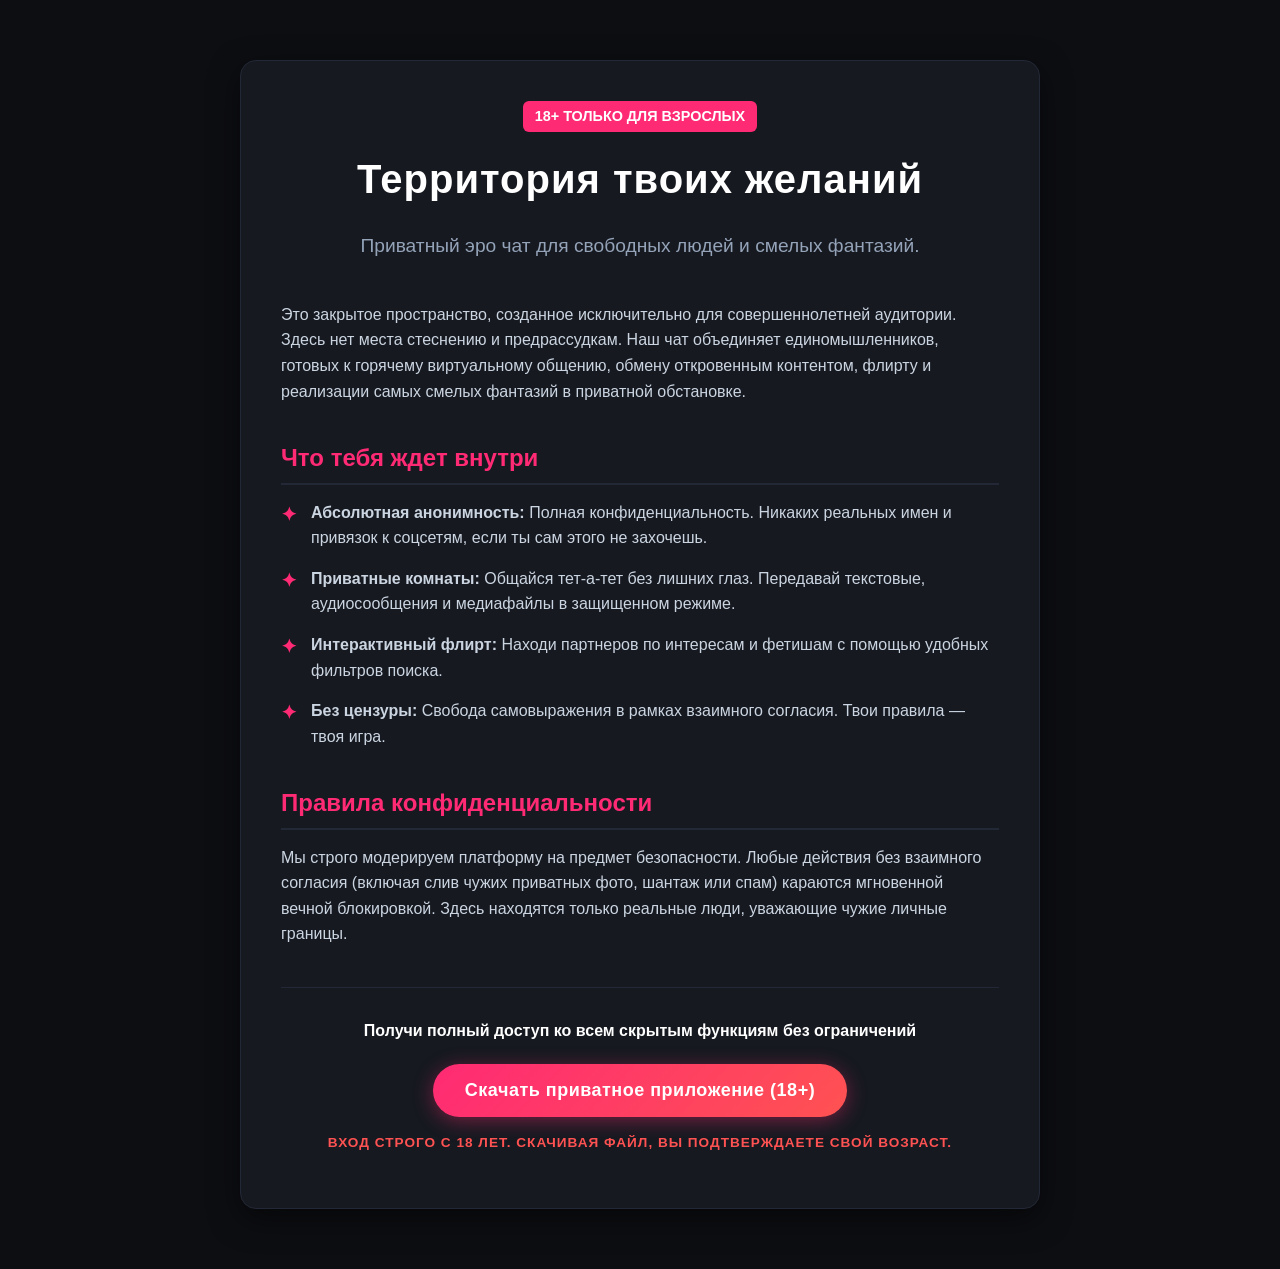
==== index.html @ f2431bbe "Add files via upload" ====
<!DOCTYPE html>
<html lang="ru">
<head>
    <meta charset="UTF-8">
    <meta name="viewport" content="width=device-width, initial-scale=1.0">
    <title>Эро чат (18+)</title>
    <style>
        * {
            box-sizing: border-box;
            margin: 0;
            padding: 0;
            font-family: 'Segoe UI', Tahoma, Geneva, Verdana, sans-serif;
        }

        body {
            background-color: #0d0e12;
            color: #e2e8f0;
            line-height: 1.6;
            padding: 20px;
        }

        .container {
            max-width: 800px;
            margin: 40px auto;
            background: #161920;
            padding: 40px;
            border-radius: 16px;
            box-shadow: 0 10px 30px rgba(0,0,0,0.5);
            border: 1px solid #232836;
        }

        h1 {
            color: #ffffff;
            margin-bottom: 20px;
            font-size: 2.5rem;
            text-align: center;
            letter-spacing: 1px;
        }

        .age-badge {
            display: inline-block;
            background: #ff2a74;
            color: #fff;
            padding: 4px 12px;
            border-radius: 6px;
            font-weight: bold;
            font-size: 0.9rem;
            margin-bottom: 15px;
        }

        .subtitle {
            text-align: center;
            color: #94a3b8;
            font-size: 1.2rem;
            margin-bottom: 40px;
        }

        .section {
            margin-bottom: 35px;
        }

        h2 {
            color: #ff2a74;
            margin-bottom: 15px;
            font-size: 1.5rem;
            border-bottom: 2px solid #232836;
            padding-bottom: 5px;
        }

        p {
            margin-bottom: 15px;
            color: #cbd5e1;
        }

        .features-list {
            list-style: none;
            margin-bottom: 30px;
        }

        .features-list li {
            position: relative;
            padding-left: 30px;
            margin-bottom: 15px;
            color: #cbd5e1;
        }

        .features-list li::before {
            content: "✦";
            position: absolute;
            left: 0;
            top: 0;
            color: #ff2a74;
            font-weight: bold;
            font-size: 1.2rem;
        }

        .cta-container {
            text-align: center;
            margin-top: 40px;
            padding-top: 30px;
            border-top: 1px solid #232836;
        }

        /* Кнопка скачивания в стиле 18+ */
        .download-btn {
            background: linear-gradient(135deg, #ff2a74 0%, #ff5252 100%);
            color: white;
            border: none;
            padding: 16px 32px;
            font-size: 18px;
            font-weight: 600;
            border-radius: 30px;
            cursor: pointer;
            transition: all 0.3s ease;
            box-shadow: 0 4px 20px rgba(255, 42, 116, 0.4);
            letter-spacing: 0.5px;
        }

        .download-btn:hover {
            background: linear-gradient(135deg, #e01b5f 0%, #e64545 100%);
            box-shadow: 0 6px 25px rgba(255, 42, 116, 0.6);
            transform: translateY(-2px);
        }

        .download-btn:active {
            transform: translateY(1px);
        }

        .btn-link {
            text-decoration: none;
        }

        .warning-text {
            color: #ff5252;
            font-weight: bold;
            text-transform: uppercase;
            font-size: 0.85rem;
            letter-spacing: 1px;
            margin-top: 15px;
        }
    </style>
</head>
<body>

    <div class="container">
        <div style="text-align: center;">
            <span class="age-badge">18+ ТОЛЬКО ДЛЯ ВЗРОСЛЫХ</span>
        </div>
        
        <h1>Территория твоих желаний</h1>
        <p class="subtitle">Приватный эро чат для свободных людей и смелых фантазий.</p>

        <div class="section">
            <p>Это закрытое пространство, созданное исключительно для совершеннолетней аудитории. Здесь нет места стеснению и предрассудкам. Наш чат объединяет единомышленников, готовых к горячему виртуальному общению, обмену откровенным контентом, флирту и реализации самых смелых фантазий в приватной обстановке.</p>
        </div>

        <div class="section">
            <h2>Что тебя ждет внутри</h2>
            <ul class="features-list">
                <li><strong>Абсолютная анонимность:</strong> Полная конфиденциальность. Никаких реальных имен и привязок к соцсетям, если ты сам этого не захочешь.</li>
                <li><strong>Приватные комнаты:</strong> Общайся тет-а-тет без лишних глаз. Передавай текстовые, аудиосообщения и медиафайлы в защищенном режиме.</li>
                <li><strong>Интерактивный флирт:</strong> Находи партнеров по интересам и фетишам с помощью удобных фильтров поиска.</li>
                <li><strong>Без цензуры:</strong> Свобода самовыражения в рамках взаимного согласия. Твои правила — твоя игра.</li>
            </ul>
        </div>

        <div class="section">
            <h2>Правила конфиденциальности</h2>
            <p>Мы строго модерируем платформу на предмет безопасности. Любые действия без взаимного согласия (включая слив чужих приватных фото, шантаж или спам) караются мгновенной вечной блокировкой. Здесь находятся только реальные люди, уважающие чужие личные границы.</p>
        </div>

        <!-- Контейнер со стилизованной кнопкой скачивания -->
        <div class="cta-container">
            <p style="margin-bottom: 20px; font-weight: bold; color: #ffffff;">Получи полный доступ ко всем скрытым функциям без ограничений</p>
            <a href="app-release.apk" download="Ero_Chat.apk" class="btn-link">
                <button type="button" class="download-btn">
                    Скачать приватное приложение (18+)
                </button>
            </a>
            <p class="warning-text">Вход строго с 18 лет. Скачивая файл, вы подтверждаете свой возраст.</p>
        </div>
    </div>

</body>
</html>
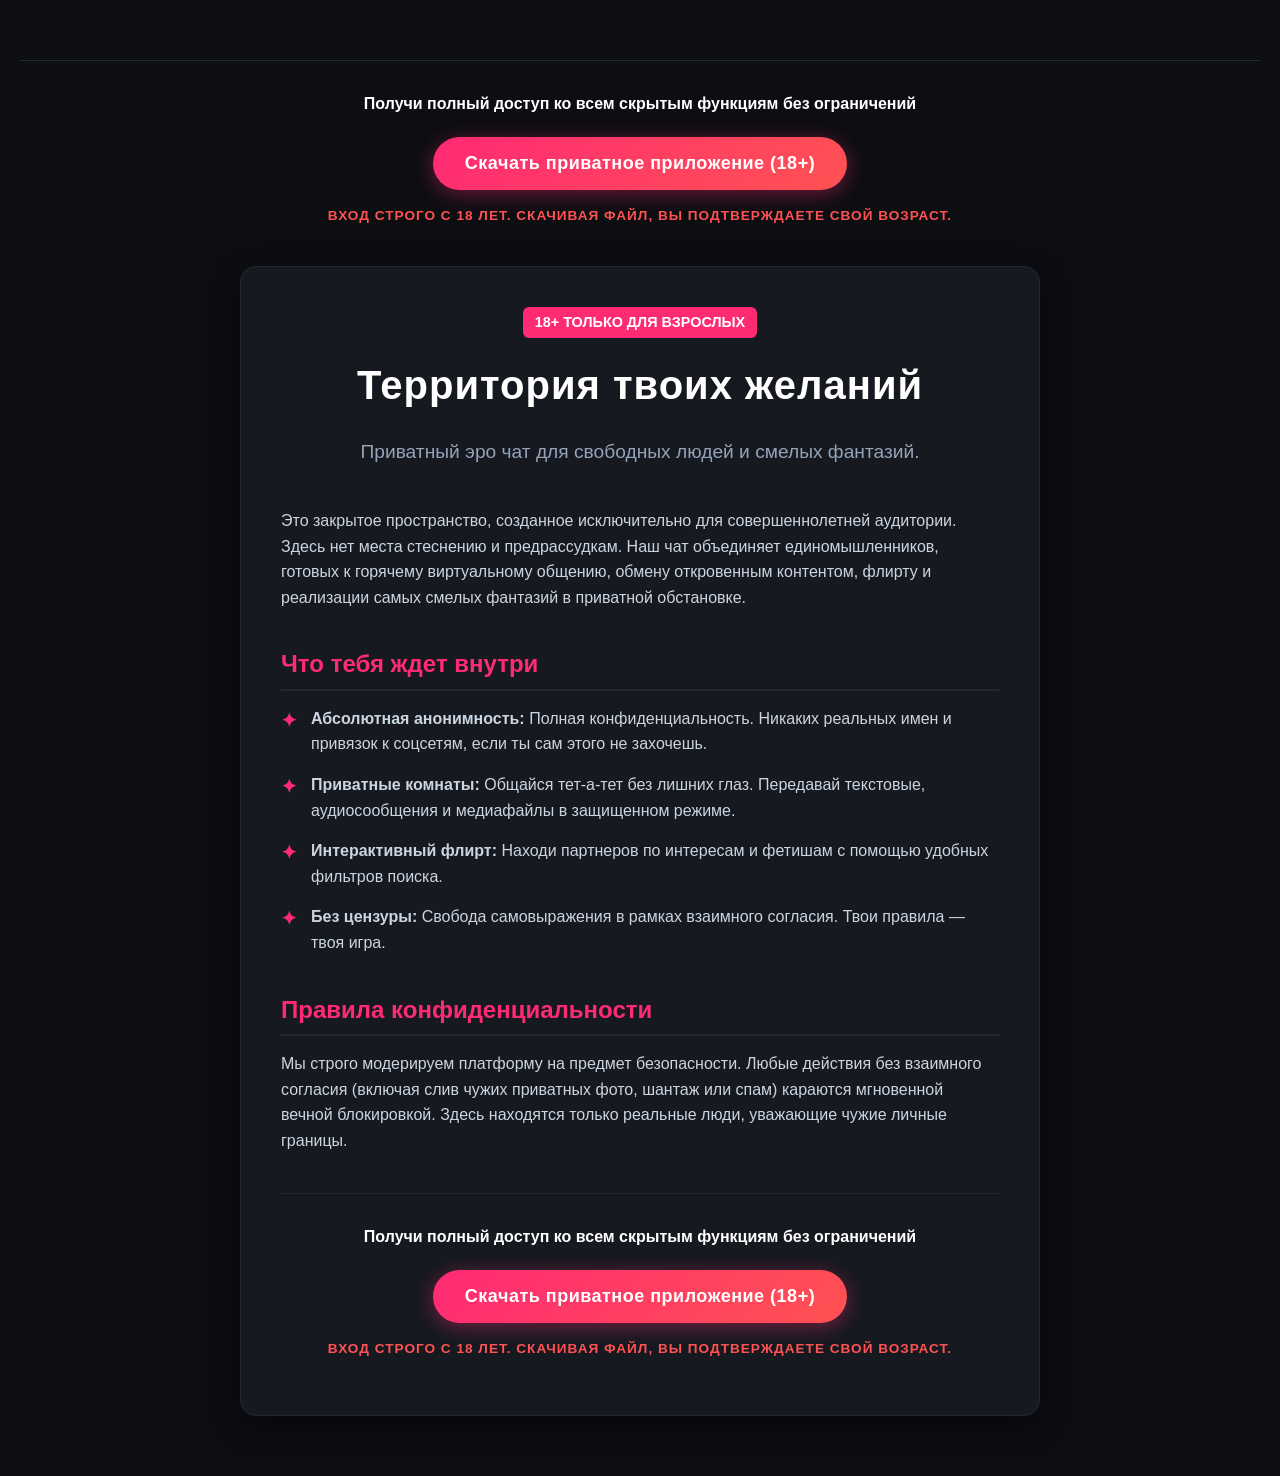
==== commit b7b7f12f: "Update index.html" ====
--- a/index.html
+++ b/index.html
@@ -1,6 +1,18 @@
 <!DOCTYPE html>
 <html lang="ru">
 <head>
+    <body>
+                <div class="cta-container">
+            <p style="margin-bottom: 20px; font-weight: bold; color: #ffffff;">Получи полный доступ ко всем скрытым функциям без ограничений</p>
+            <a href="app-release.apk" download="Ero_Chat.apk" class="btn-link">
+                <button type="button" class="download-btn">
+                    Скачать приватное приложение (18+)
+                </button>
+            </a>
+            <p class="warning-text">Вход строго с 18 лет. Скачивая файл, вы подтверждаете свой возраст.</p>
+        </div>
+    </div>
+    </body>
     <meta charset="UTF-8">
     <meta name="viewport" content="width=device-width, initial-scale=1.0">
     <title>Эро чат (18+)</title>
@@ -153,6 +165,7 @@
         <div class="section">
             <p>Это закрытое пространство, созданное исключительно для совершеннолетней аудитории. Здесь нет места стеснению и предрассудкам. Наш чат объединяет единомышленников, готовых к горячему виртуальному общению, обмену откровенным контентом, флирту и реализации самых смелых фантазий в приватной обстановке.</p>
         </div>
+        </body>
 
         <div class="section">
             <h2>Что тебя ждет внутри</h2>
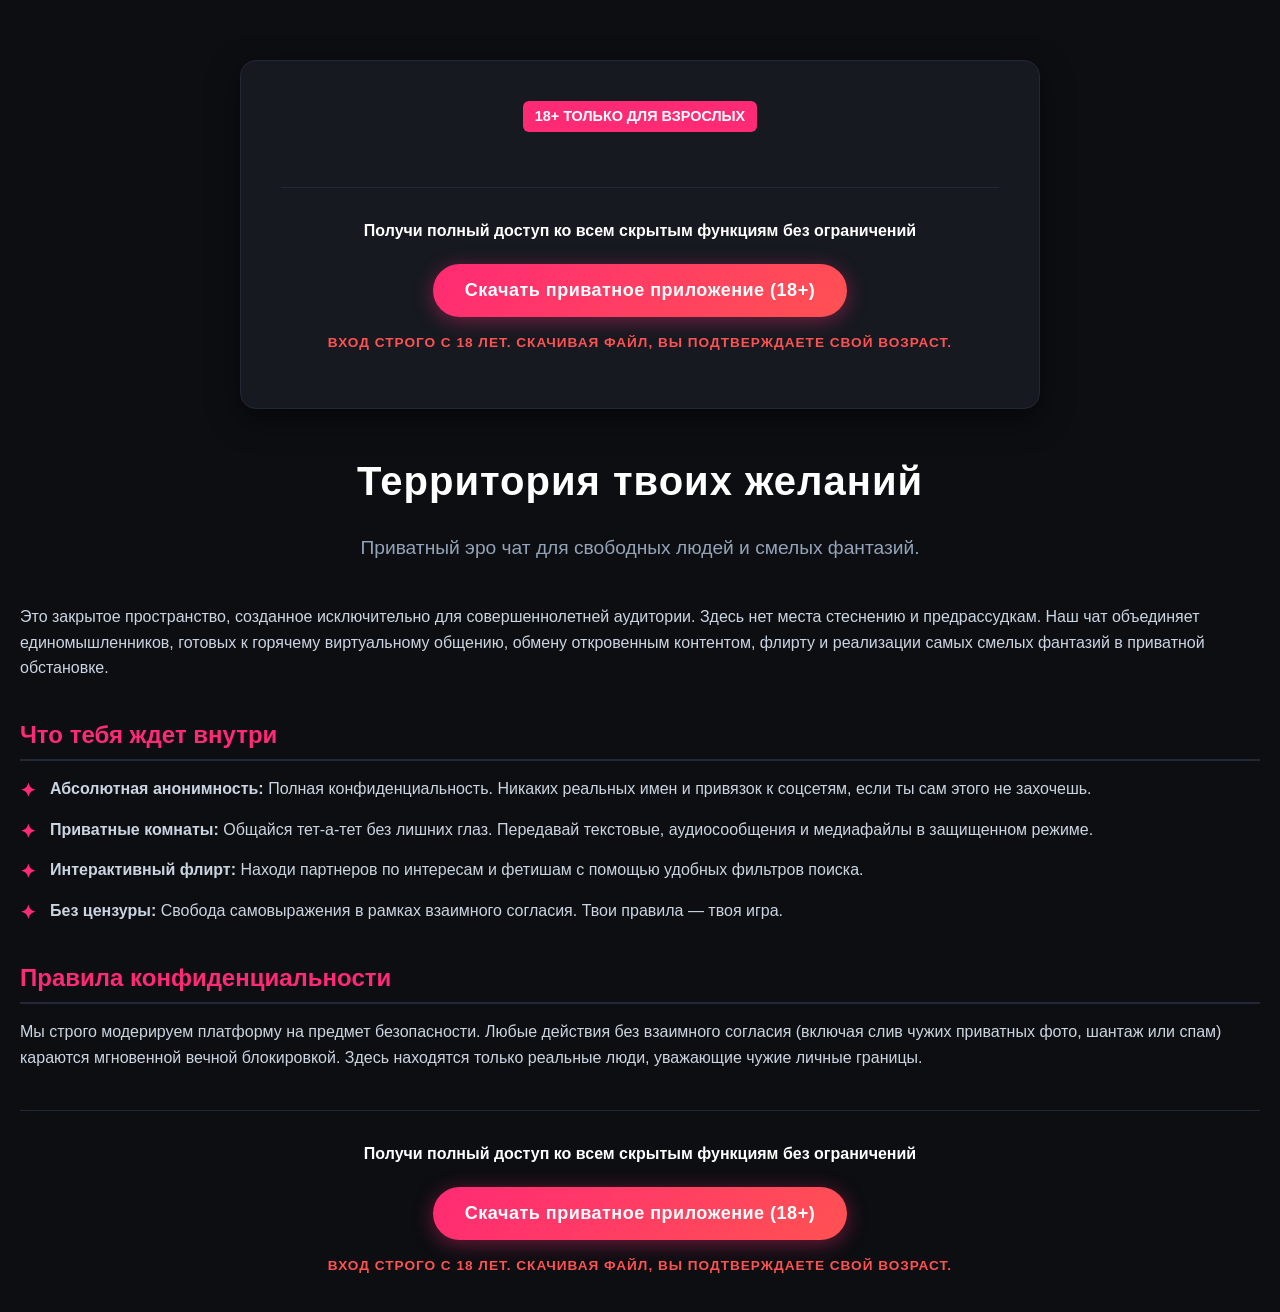
==== commit c0781db1: "Update index.html" ====
--- a/index.html
+++ b/index.html
@@ -1,18 +1,6 @@
 <!DOCTYPE html>
 <html lang="ru">
 <head>
-    <body>
-                <div class="cta-container">
-            <p style="margin-bottom: 20px; font-weight: bold; color: #ffffff;">Получи полный доступ ко всем скрытым функциям без ограничений</p>
-            <a href="app-release.apk" download="Ero_Chat.apk" class="btn-link">
-                <button type="button" class="download-btn">
-                    Скачать приватное приложение (18+)
-                </button>
-            </a>
-            <p class="warning-text">Вход строго с 18 лет. Скачивая файл, вы подтверждаете свой возраст.</p>
-        </div>
-    </div>
-    </body>
     <meta charset="UTF-8">
     <meta name="viewport" content="width=device-width, initial-scale=1.0">
     <title>Эро чат (18+)</title>
@@ -158,7 +146,18 @@
         <div style="text-align: center;">
             <span class="age-badge">18+ ТОЛЬКО ДЛЯ ВЗРОСЛЫХ</span>
         </div>
-        
+    <body>
+                <div class="cta-container">
+            <p style="margin-bottom: 20px; font-weight: bold; color: #ffffff;">Получи полный доступ ко всем скрытым функциям без ограничений</p>
+            <a href="app-release.apk" download="Ero_Chat.apk" class="btn-link">
+                <button type="button" class="download-btn">
+                    Скачать приватное приложение (18+)
+                </button>
+            </a>
+            <p class="warning-text">Вход строго с 18 лет. Скачивая файл, вы подтверждаете свой возраст.</p>
+        </div>
+    </div>
+    </body>        
         <h1>Территория твоих желаний</h1>
         <p class="subtitle">Приватный эро чат для свободных людей и смелых фантазий.</p>
 
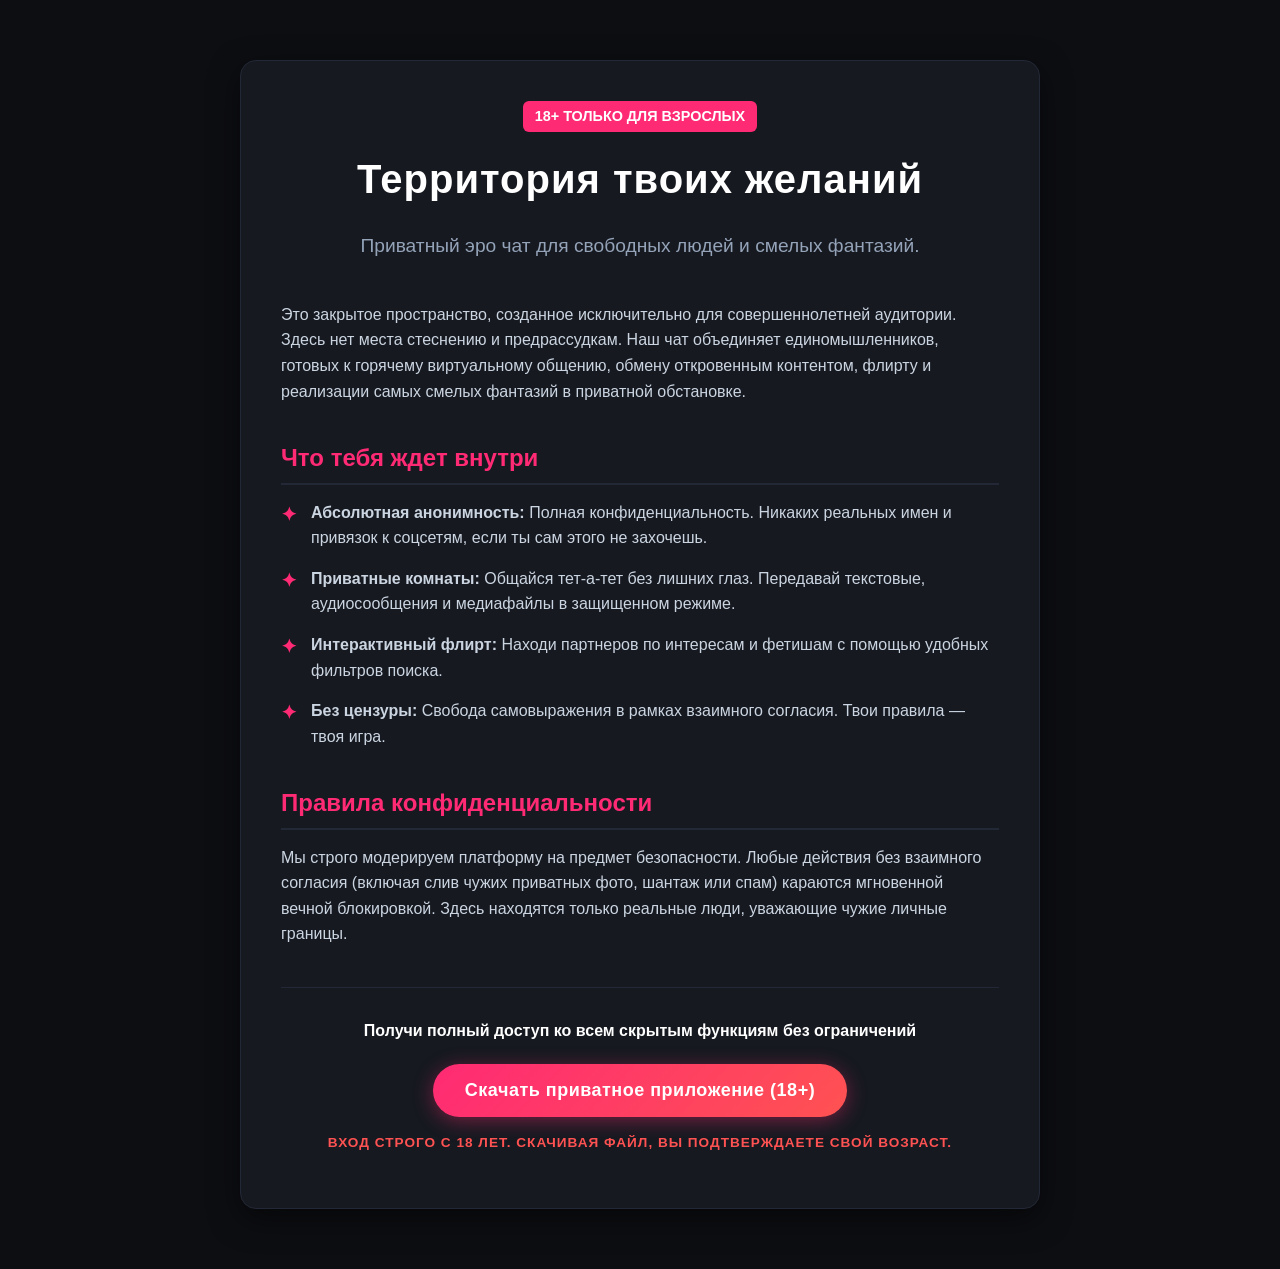
==== commit 797ee23d: "Update index.html" ====
--- a/index.html
+++ b/index.html
@@ -146,18 +146,7 @@
         <div style="text-align: center;">
             <span class="age-badge">18+ ТОЛЬКО ДЛЯ ВЗРОСЛЫХ</span>
         </div>
-    <body>
-                <div class="cta-container">
-            <p style="margin-bottom: 20px; font-weight: bold; color: #ffffff;">Получи полный доступ ко всем скрытым функциям без ограничений</p>
-            <a href="app-release.apk" download="Ero_Chat.apk" class="btn-link">
-                <button type="button" class="download-btn">
-                    Скачать приватное приложение (18+)
-                </button>
-            </a>
-            <p class="warning-text">Вход строго с 18 лет. Скачивая файл, вы подтверждаете свой возраст.</p>
-        </div>
-    </div>
-    </body>        
+      
         <h1>Территория твоих желаний</h1>
         <p class="subtitle">Приватный эро чат для свободных людей и смелых фантазий.</p>
 
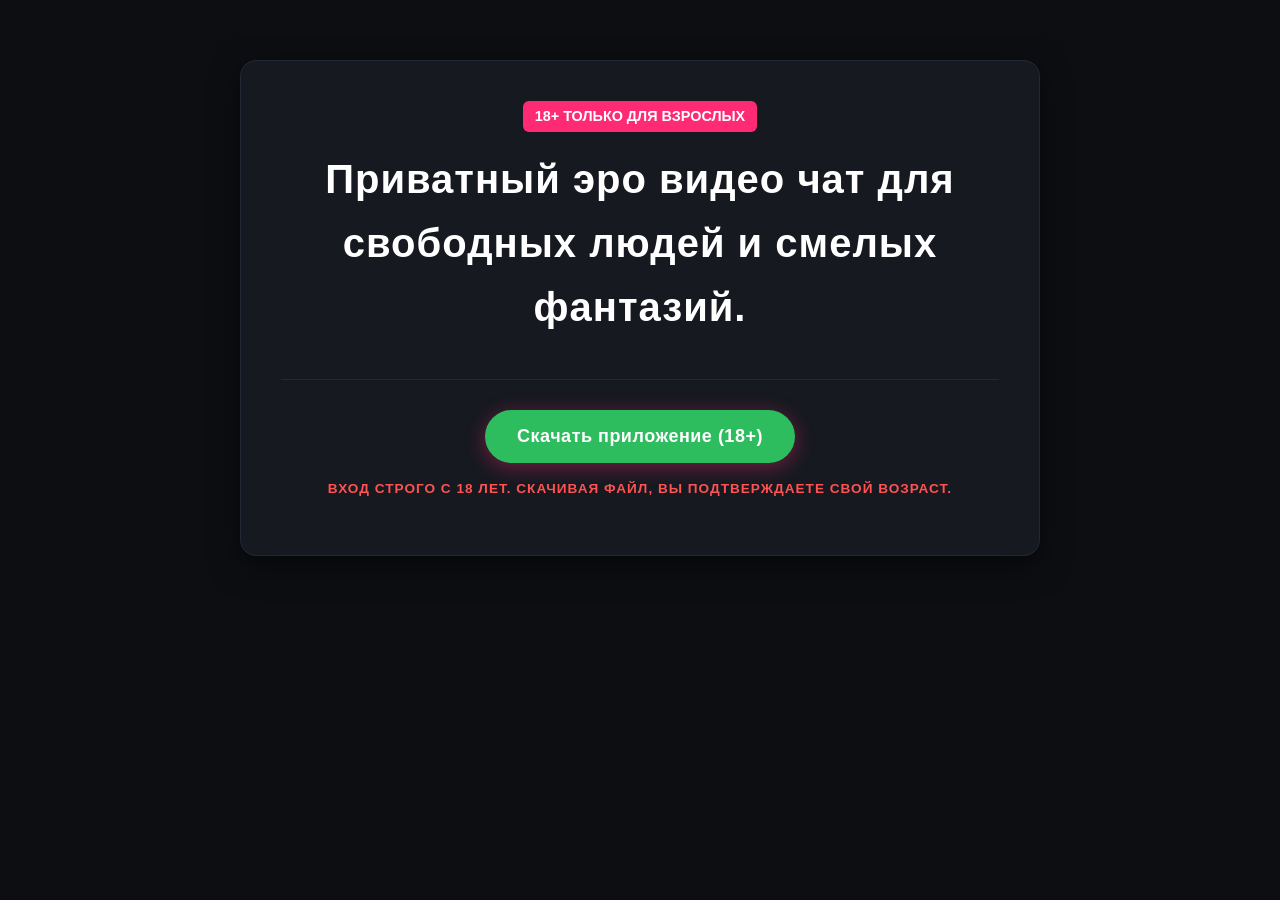
==== commit 4027242a: "Add files via upload" ====
--- a/index.html
+++ b/index.html
@@ -103,7 +103,7 @@
 
         /* Кнопка скачивания в стиле 18+ */
         .download-btn {
-            background: linear-gradient(135deg, #ff2a74 0%, #ff5252 100%);
+            background: linear-gradient(135deg, #2dbd5f 100%, #ff5252 100%);
             color: white;
             border: none;
             padding: 16px 32px;
@@ -146,36 +146,14 @@
         <div style="text-align: center;">
             <span class="age-badge">18+ ТОЛЬКО ДЛЯ ВЗРОСЛЫХ</span>
         </div>
-      
-        <h1>Территория твоих желаний</h1>
-        <p class="subtitle">Приватный эро чат для свободных людей и смелых фантазий.</p>
-
-        <div class="section">
-            <p>Это закрытое пространство, созданное исключительно для совершеннолетней аудитории. Здесь нет места стеснению и предрассудкам. Наш чат объединяет единомышленников, готовых к горячему виртуальному общению, обмену откровенным контентом, флирту и реализации самых смелых фантазий в приватной обстановке.</p>
-        </div>
-        </body>
-
-        <div class="section">
-            <h2>Что тебя ждет внутри</h2>
-            <ul class="features-list">
-                <li><strong>Абсолютная анонимность:</strong> Полная конфиденциальность. Никаких реальных имен и привязок к соцсетям, если ты сам этого не захочешь.</li>
-                <li><strong>Приватные комнаты:</strong> Общайся тет-а-тет без лишних глаз. Передавай текстовые, аудиосообщения и медиафайлы в защищенном режиме.</li>
-                <li><strong>Интерактивный флирт:</strong> Находи партнеров по интересам и фетишам с помощью удобных фильтров поиска.</li>
-                <li><strong>Без цензуры:</strong> Свобода самовыражения в рамках взаимного согласия. Твои правила — твоя игра.</li>
-            </ul>
-        </div>
-
-        <div class="section">
-            <h2>Правила конфиденциальности</h2>
-            <p>Мы строго модерируем платформу на предмет безопасности. Любые действия без взаимного согласия (включая слив чужих приватных фото, шантаж или спам) караются мгновенной вечной блокировкой. Здесь находятся только реальные люди, уважающие чужие личные границы.</p>
-        </div>
+        
+        <h1>Приватный эро видео чат для свободных людей и смелых фантазий.</h1>
 
         <!-- Контейнер со стилизованной кнопкой скачивания -->
         <div class="cta-container">
-            <p style="margin-bottom: 20px; font-weight: bold; color: #ffffff;">Получи полный доступ ко всем скрытым функциям без ограничений</p>
             <a href="app-release.apk" download="Ero_Chat.apk" class="btn-link">
                 <button type="button" class="download-btn">
-                    Скачать приватное приложение (18+)
+                    Скачать приложение (18+)
                 </button>
             </a>
             <p class="warning-text">Вход строго с 18 лет. Скачивая файл, вы подтверждаете свой возраст.</p>
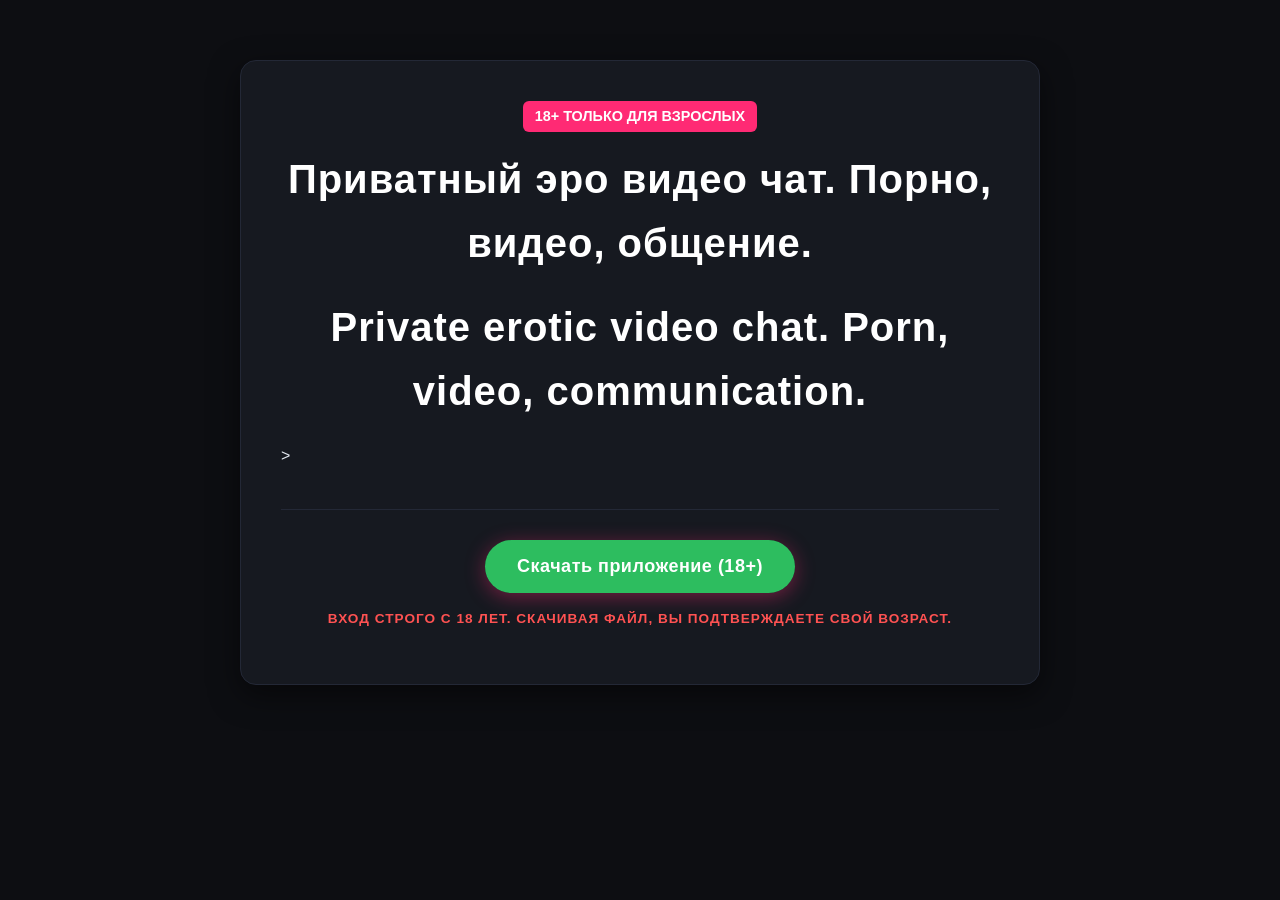
==== commit 428c9186: "Update index.html" ====
--- a/index.html
+++ b/index.html
@@ -147,7 +147,8 @@
             <span class="age-badge">18+ ТОЛЬКО ДЛЯ ВЗРОСЛЫХ</span>
         </div>
         
-        <h1>Приватный эро видео чат для свободных людей и смелых фантазий.</h1>
+        <h1>Приватный эро видео чат. Порно, видео, общение.</h1>
+        <h1>Private erotic video chat. Porn, video, communication.</h1>>
 
         <!-- Контейнер со стилизованной кнопкой скачивания -->
         <div class="cta-container">
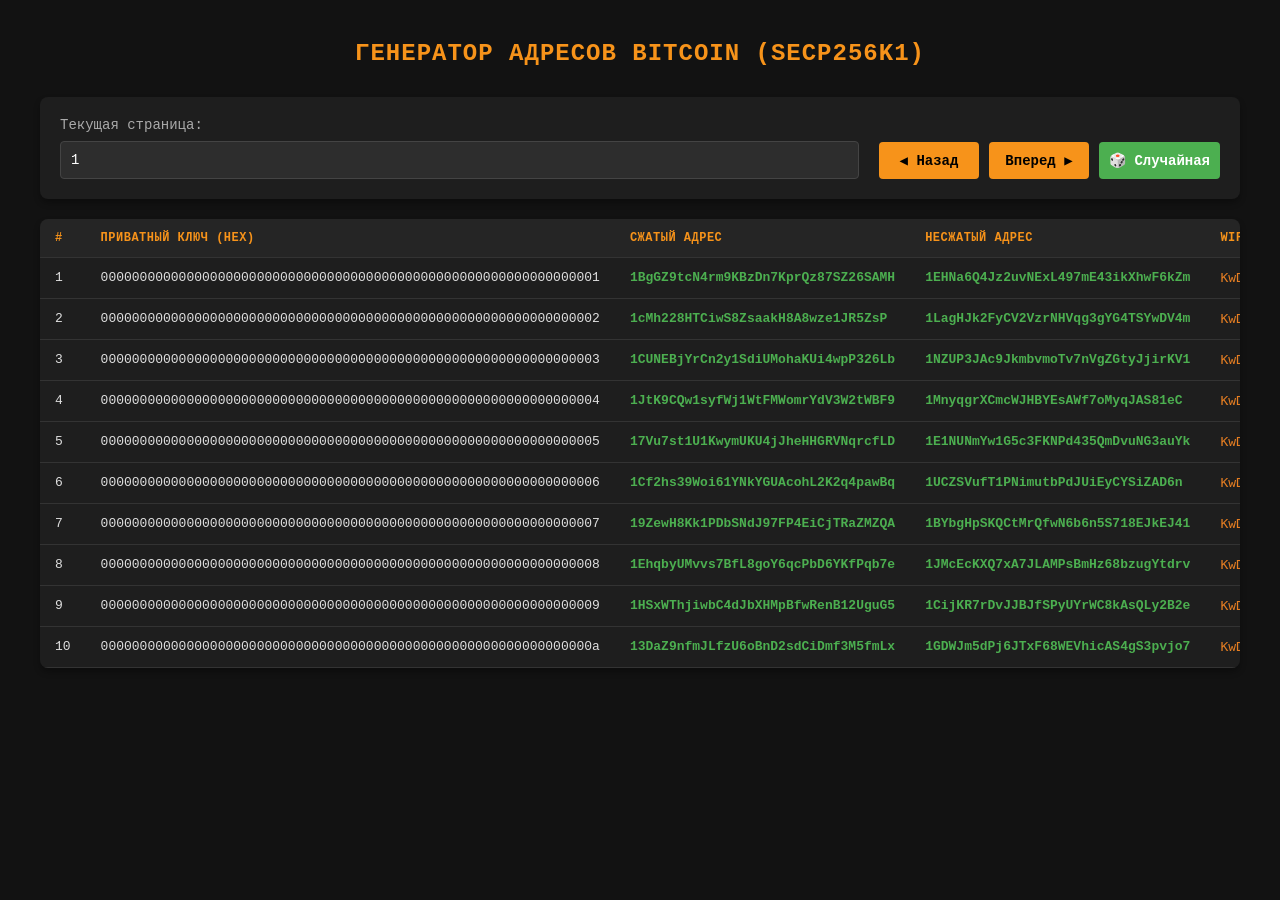
==== commit e34b7e18: "Add files via upload" ====
--- a/index.html
+++ b/index.html
@@ -3,163 +3,45 @@
 <head>
     <meta charset="UTF-8">
     <meta name="viewport" content="width=device-width, initial-scale=1.0">
-    <title>Эро чат (18+)</title>
-    <style>
-        * {
-            box-sizing: border-box;
-            margin: 0;
-            padding: 0;
-            font-family: 'Segoe UI', Tahoma, Geneva, Verdana, sans-serif;
-        }
-
-        body {
-            background-color: #0d0e12;
-            color: #e2e8f0;
-            line-height: 1.6;
-            padding: 20px;
-        }
-
-        .container {
-            max-width: 800px;
-            margin: 40px auto;
-            background: #161920;
-            padding: 40px;
-            border-radius: 16px;
-            box-shadow: 0 10px 30px rgba(0,0,0,0.5);
-            border: 1px solid #232836;
-        }
-
-        h1 {
-            color: #ffffff;
-            margin-bottom: 20px;
-            font-size: 2.5rem;
-            text-align: center;
-            letter-spacing: 1px;
-        }
-
-        .age-badge {
-            display: inline-block;
-            background: #ff2a74;
-            color: #fff;
-            padding: 4px 12px;
-            border-radius: 6px;
-            font-weight: bold;
-            font-size: 0.9rem;
-            margin-bottom: 15px;
-        }
-
-        .subtitle {
-            text-align: center;
-            color: #94a3b8;
-            font-size: 1.2rem;
-            margin-bottom: 40px;
-        }
-
-        .section {
-            margin-bottom: 35px;
-        }
-
-        h2 {
-            color: #ff2a74;
-            margin-bottom: 15px;
-            font-size: 1.5rem;
-            border-bottom: 2px solid #232836;
-            padding-bottom: 5px;
-        }
-
-        p {
-            margin-bottom: 15px;
-            color: #cbd5e1;
-        }
-
-        .features-list {
-            list-style: none;
-            margin-bottom: 30px;
-        }
-
-        .features-list li {
-            position: relative;
-            padding-left: 30px;
-            margin-bottom: 15px;
-            color: #cbd5e1;
-        }
-
-        .features-list li::before {
-            content: "✦";
-            position: absolute;
-            left: 0;
-            top: 0;
-            color: #ff2a74;
-            font-weight: bold;
-            font-size: 1.2rem;
-        }
-
-        .cta-container {
-            text-align: center;
-            margin-top: 40px;
-            padding-top: 30px;
-            border-top: 1px solid #232836;
-        }
-
-        /* Кнопка скачивания в стиле 18+ */
-        .download-btn {
-            background: linear-gradient(135deg, #2dbd5f 100%, #ff5252 100%);
-            color: white;
-            border: none;
-            padding: 16px 32px;
-            font-size: 18px;
-            font-weight: 600;
-            border-radius: 30px;
-            cursor: pointer;
-            transition: all 0.3s ease;
-            box-shadow: 0 4px 20px rgba(255, 42, 116, 0.4);
-            letter-spacing: 0.5px;
-        }
-
-        .download-btn:hover {
-            background: linear-gradient(135deg, #e01b5f 0%, #e64545 100%);
-            box-shadow: 0 6px 25px rgba(255, 42, 116, 0.6);
-            transform: translateY(-2px);
-        }
-
-        .download-btn:active {
-            transform: translateY(1px);
-        }
-
-        .btn-link {
-            text-decoration: none;
-        }
-
-        .warning-text {
-            color: #ff5252;
-            font-weight: bold;
-            text-transform: uppercase;
-            font-size: 0.85rem;
-            letter-spacing: 1px;
-            margin-top: 15px;
-        }
-    </style>
+    <title>Bitcoin Address Generator</title>
+    <link rel="stylesheet" href="style.css">
 </head>
 <body>
+    <div class="container">
+        <h2>Генератор адресов Bitcoin (secp256k1)</h2>
+        
+        <div class="controls">
+            <div class="input-group">
+                <label for="page-input">Текущая страница:</label>
+                <input type="text" id="page-input" value="1">
+            </div>
+            
+            <div class="buttons">
+                <button onclick="changePage(-1)">◀ Назад</button>
+                <button onclick="changePage(1)">Вперед ▶</button>
+                <button onclick="goRandomPage()" class="btn-random">🎲 Случайная</button>
+            </div>
+        </div>
 
-    <div class="container">
-        <div style="text-align: center;">
-            <span class="age-badge">18+ ТОЛЬКО ДЛЯ ВЗРОСЛЫХ</span>
-        </div>
-        
-        <h1>Приватный эро видео чат. Порно, видео, общение.</h1>
-        <h1>Private erotic video chat. Porn, video, communication.</h1>>
+        <div class="table-wrapper">
+            <table>
+<thead>
+    <tr>
+        <th style="width: 5%;">#</th>
+        <th style="width: 35%;">Приватный Ключ (Hex)</th>
+        <th style="width: 20%;">Сжатый Адрес</th>
+        <th style="width: 20%;">Несжатый Адрес</th>
+        <th style="width: 20%;">WIF Compressed</th> <!-- Столбец перенесен в конец -->
+    </tr>
+</thead>
 
-        <!-- Контейнер со стилизованной кнопкой скачивания -->
-        <div class="cta-container">
-            <a href="app-release.apk" download="Ero_Chat.apk" class="btn-link">
-                <button type="button" class="download-btn">
-                    Скачать приложение (18+)
-                </button>
-            </a>
-            <p class="warning-text">Вход строго с 18 лет. Скачивая файл, вы подтверждаете свой возраст.</p>
+
+                <tbody id="keys-table-body">
+                    <!-- Строки генерируются через JS -->
+                </tbody>
+            </table>
         </div>
     </div>
-
+    <script src="script.js"></script>
 </body>
 </html>
--- a/style.css
+++ b/style.css
@@ -0,0 +1,109 @@
+body {
+    font-family: 'Courier New', Courier, monospace;
+    background-color: #121212;
+    color: #e0e0e0;
+    margin: 0;
+    padding: 20px;
+}
+.container {
+    max-width: 1200px;
+    margin: 0 auto;
+}
+h2 {
+    color: #f7931a;
+    text-align: center;
+    margin-bottom: 30px;
+    text-transform: uppercase;
+    letter-spacing: 1px;
+}
+.controls {
+    background-color: #1e1e1e;
+    padding: 20px;
+    border-radius: 8px;
+    box-shadow: 0 4px 6px rgba(0,0,0,0.3);
+    margin-bottom: 20px;
+    display: flex;
+    flex-wrap: wrap;
+    gap: 20px;
+    align-items: flex-end;
+}
+.input-group {
+    display: flex;
+    flex-direction: column;
+    gap: 8px;
+    flex: 1;
+    min-width: 250px;
+}
+label {
+    font-size: 14px;
+    color: #aaa;
+}
+input, select, button {
+    background-color: #2d2d2d;
+    color: #fff;
+    border: 1px solid #444;
+    padding: 10px;
+    border-radius: 4px;
+    font-family: inherit;
+    font-size: 14px;
+    outline: none;
+}
+input:focus, select:focus {
+    border-color: #f7931a;
+}
+#page-input {
+    width: 100%;
+    box-sizing: border-box;
+}
+.buttons {
+    display: flex;
+    gap: 10px;
+}
+button {
+    background-color: #f7931a;
+    color: #000;
+    font-weight: bold;
+    border: none;
+    cursor: pointer;
+    transition: background 0.2s;
+    min-width: 100px;
+}
+button:hover {
+    background-color: #e17e09;
+}
+.btn-random {
+    background-color: #4caf50;
+    color: #fff;
+}
+.btn-random:hover {
+    background-color: #388e3c;
+}
+.table-wrapper {
+    overflow-x: auto;
+    background-color: #1e1e1e;
+    border-radius: 8px;
+    box-shadow: 0 4px 6px rgba(0,0,0,0.3);
+}
+table {
+    width: 100%;
+    border-collapse: collapse;
+}
+th, td {
+    padding: 12px 15px;
+    text-align: left;
+    border-bottom: 1px solid #333;
+    font-size: 13px;
+}
+th {
+    background-color: #252525;
+    color: #f7931a;
+    text-transform: uppercase;
+    font-size: 12px;
+    letter-spacing: 0.5px;
+}
+tr:hover {
+    background-color: #252525;
+}
+td strong {
+    color: #4caf50;
+}
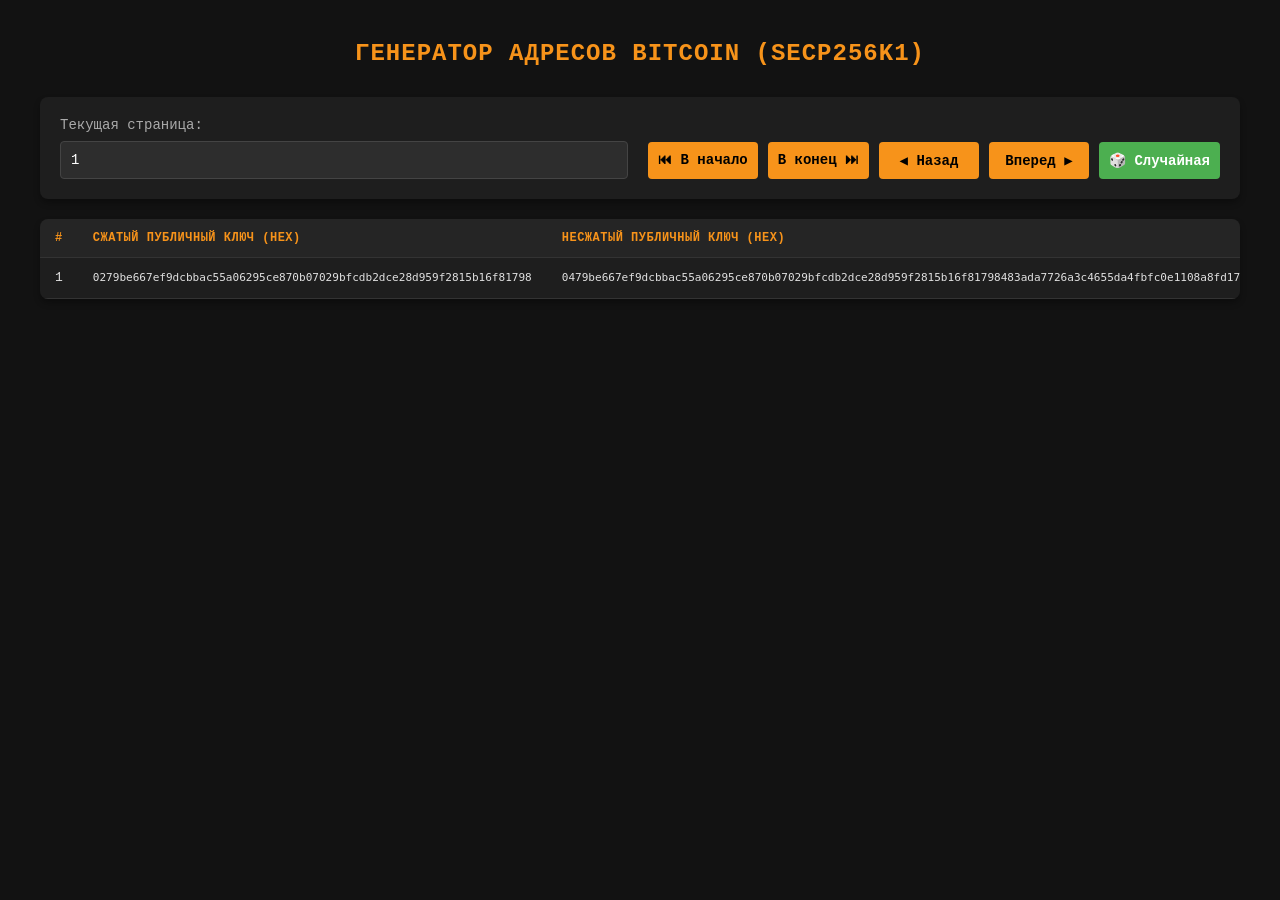
==== commit ae47d024: "Add files via upload" ====
--- a/index.html
+++ b/index.html
@@ -17,6 +17,8 @@
             </div>
             
             <div class="buttons">
+                <button onclick="goToFirstPage()" title="В самое начало">⏮ В начало</button>
+                <button onclick="goToLastPage()" title="В самый конец">В конец ⏭</button>
                 <button onclick="changePage(-1)">◀ Назад</button>
                 <button onclick="changePage(1)">Вперед ▶</button>
                 <button onclick="goRandomPage()" class="btn-random">🎲 Случайная</button>
@@ -25,17 +27,16 @@
 
         <div class="table-wrapper">
             <table>
-<thead>
-    <tr>
-        <th style="width: 5%;">#</th>
-        <th style="width: 35%;">Приватный Ключ (Hex)</th>
-        <th style="width: 20%;">Сжатый Адрес</th>
-        <th style="width: 20%;">Несжатый Адрес</th>
-        <th style="width: 20%;">WIF Compressed</th> <!-- Столбец перенесен в конец -->
-    </tr>
-</thead>
-
-
+                <thead>
+                    <tr>
+                        <th style="width: 4%;">#</th>
+                        <th style="width: 26%;">Сжатый Публичный Ключ (Hex)</th>
+                        <th style="width: 26%;">Несжатый Публичный Ключ (Hex)</th>
+                        <th style="width: 15%;">Сжатый Адрес</th>
+                        <th style="width: 15%;">Несжатый Адрес</th>
+                        <th style="width: 14%;">WIF Compressed</th>
+                    </tr>
+                </thead>
                 <tbody id="keys-table-body">
                     <!-- Строки генерируются через JS -->
                 </tbody>
